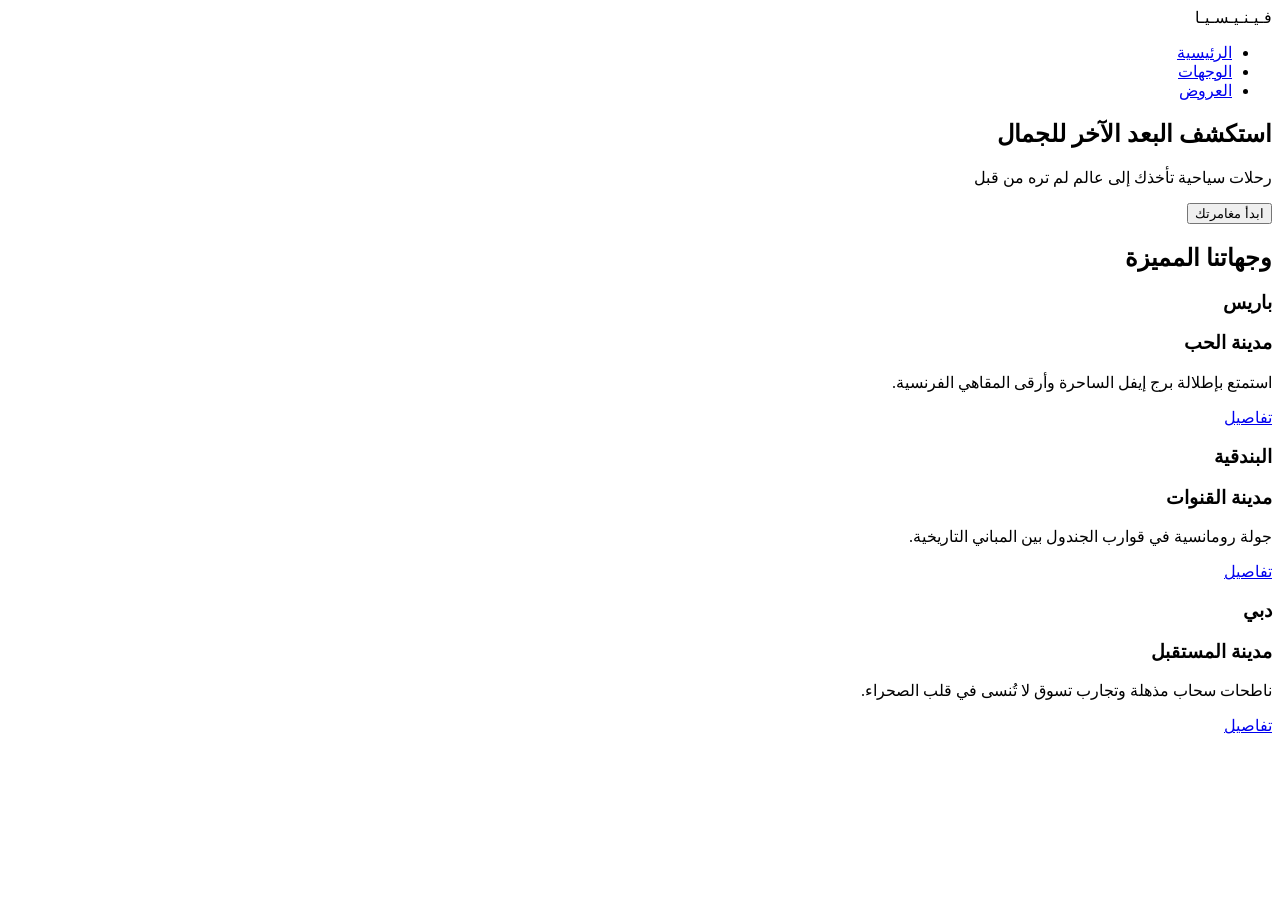
==== index.html @ c75bca44 "Create index.html" ====
<!DOCTYPE html>
<html lang="ar" dir="rtl">
<head>
    <meta charset="UTF-8">
    <meta name="viewport" content="width=device-width, initial-scale=1.0">
    <title>سياحة 3D | عالم من الخيال</title>
    <link rel="stylesheet" href="style.css">
    <link href="https://fonts.googleapis.com/css2?family=Cairo:wght@400;700;900&display=swap" rel="stylesheet">
</head>
<body>

    <!-- الهيدر -->
    <header>
        <nav class="container">
            <div class="logo">فـيـنـيـسـيـا</div>
            <ul>
                <li><a href="#">الرئيسية</a></li>
                <li><a href="#">الوجهات</a></li>
                <li><a href="#">العروض</a></li>
            </ul>
        </nav>
    </header>

    <!-- قسم الهيرو بلمسة 3D -->
    <section class="hero">
        <div class="hero-content">
            <h1 class="floating">استكشف البعد الآخر للجمال</h1>
            <p>رحلات سياحية تأخذك إلى عالم لم تره من قبل</p>
            <button class="btn-3d">ابدأ مغامرتك</button>
        </div>
    </section>

    <!-- قسم الكروت ثلاثية الأبعاد -->
    <section class="destinations container">
        <h2 class="title">وجهاتنا المميزة</h2>
        <div class="grid-3d">
            
            <!-- كارت 1 -->
            <div class="card-3d">
                <div class="card-inner">
                    <div class="card-front" style="background-image: url('https://images.unsplash.com/photo-1502602898657-3e91760cbb34?auto=format&fit=crop&w=500&q=80');">
                        <h3>باريس</h3>
                    </div>
                    <div class="card-back">
                        <h3>مدينة الحب</h3>
                        <p>استمتع بإطلالة برج إيفل الساحرة وأرقى المقاهي الفرنسية.</p>
                        <a href="#" class="btn-small">تفاصيل</a>
                    </div>
                </div>
            </div>

            <!-- كارت 2 -->
            <div class="card-3d">
                <div class="card-inner">
                    <div class="card-front" style="background-image: url('https://images.unsplash.com/photo-1523906834658-6e24ef2386f9?auto=format&fit=crop&w=500&q=80');">
                        <h3>البندقية</h3>
                    </div>
                    <div class="card-back">
                        <h3>مدينة القنوات</h3>
                        <p>جولة رومانسية في قوارب الجندول بين المباني التاريخية.</p>
                        <a href="#" class="btn-small">تفاصيل</a>
                    </div>
                </div>
            </div>

            <!-- كارت 3 -->
            <div class="card-3d">
                <div class="card-inner">
                    <div class="card-front" style="background-image: url('https://images.unsplash.com/photo-1512453979798-5ea266f8880c?auto=format&fit=crop&w=500&q=80');">
                        <h3>دبي</h3>
                    </div>
                    <div class="card-back">
                        <h3>مدينة المستقبل</h3>
                        <p>ناطحات سحاب مذهلة وتجارب تسوق لا تُنسى في قلب الصحراء.</p>
                        <a href="#" class="btn-small">تفاصيل</a>
                    </div>
                </div>
            </div>

        </div>
    </section>

</body>
</html>
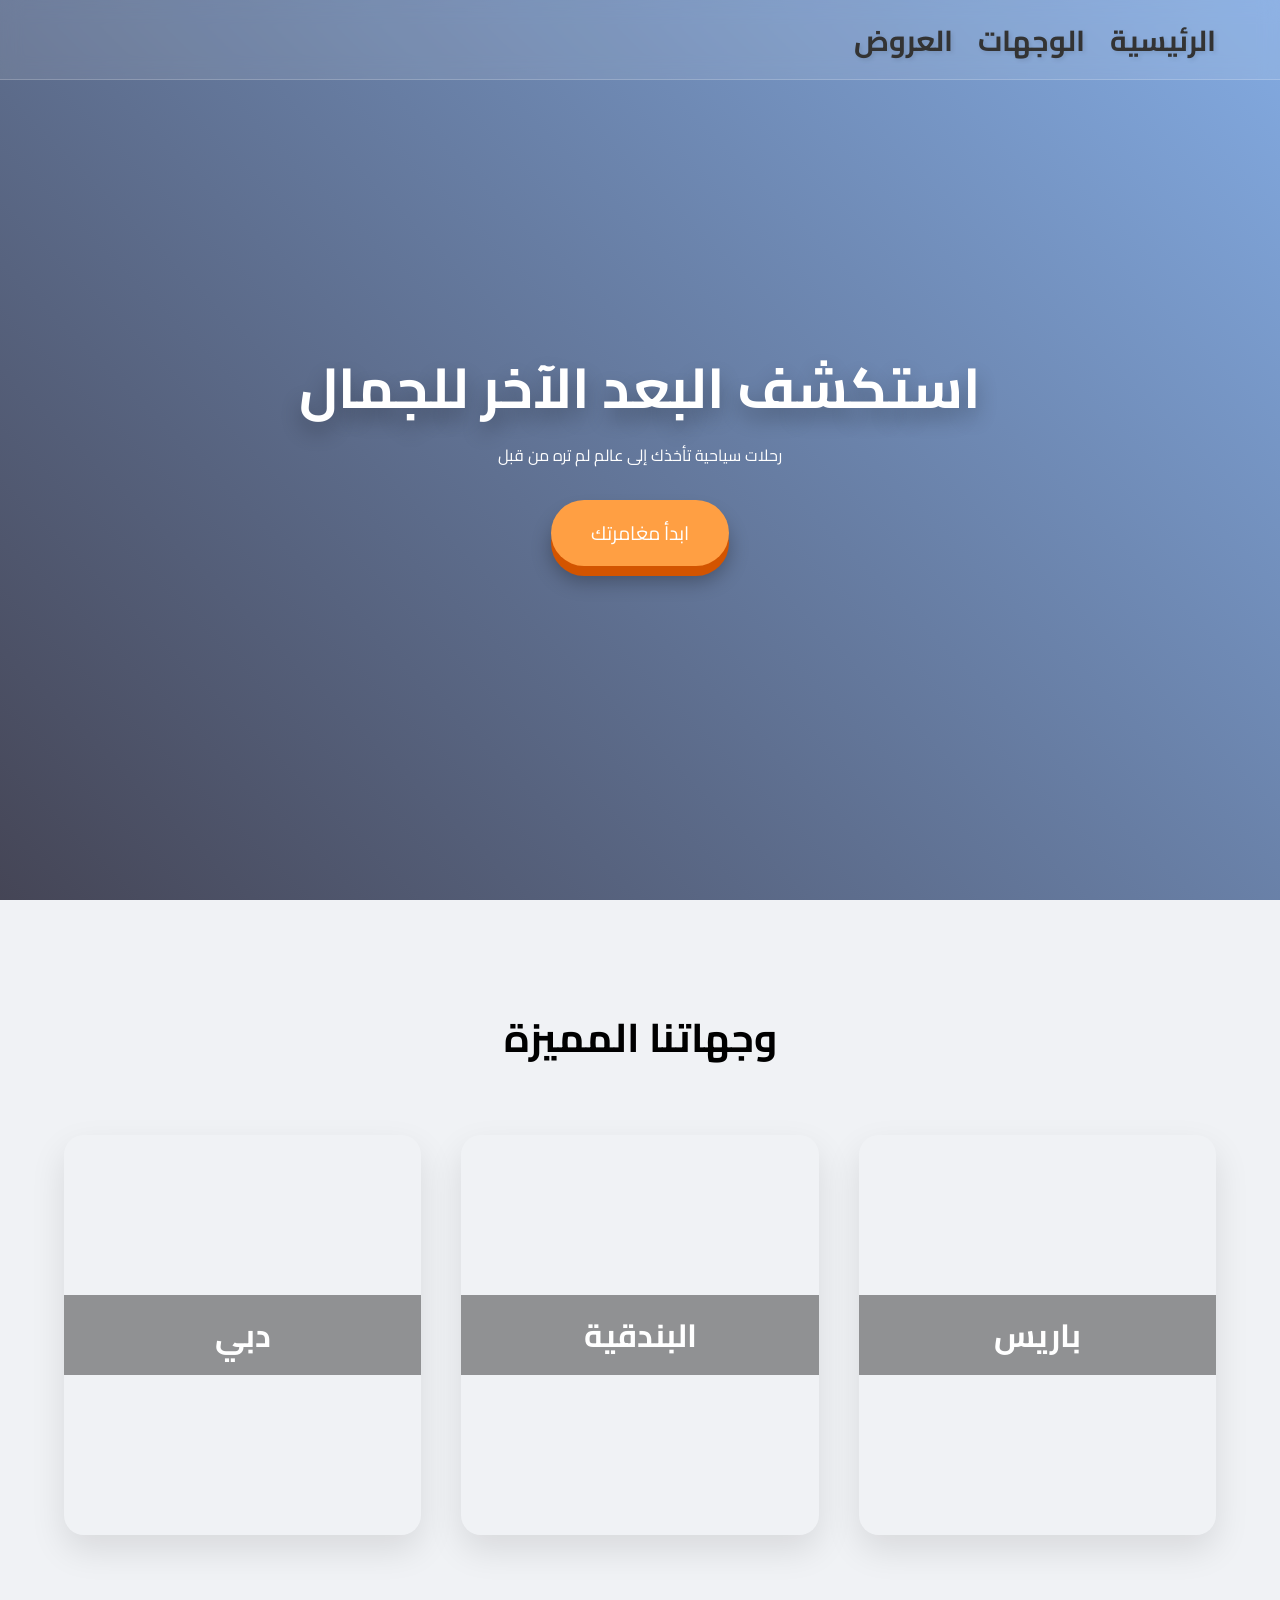
==== commit f5f65741: "Update index.html" ====
--- a/index.html
+++ b/index.html
@@ -12,7 +12,7 @@
     <!-- الهيدر -->
     <header>
         <nav class="container">
-            <div class="logo">فـيـنـيـسـيـا</div>
+            <div class="logo"Malak</div>
             <ul>
                 <li><a href="#">الرئيسية</a></li>
                 <li><a href="#">الوجهات</a></li>
--- a/style.css
+++ b/style.css
@@ -0,0 +1,191 @@
+/* إعدادات الألوان والخطوط */
+:root {
+    --primary: #00d2ff;
+    --secondary: #3a7bd5;
+    --accent: #ff9f43;
+    --dark: #1a1a2e;
+}
+
+* {
+    margin: 0;
+    padding: 0;
+    box-sizing: border-box;
+    font-family: 'Cairo', sans-serif;
+}
+
+body {
+    background-color: #f0f2f5;
+    overflow-x: hidden;
+}
+
+.container {
+    width: 90%;
+    margin: auto;
+}
+
+/* الهيدر الزجاجي */
+header {
+    height: 80px;
+    background: rgba(255, 255, 255, 0.1);
+    backdrop-filter: blur(10px);
+    display: flex;
+    align-items: center;
+    position: fixed;
+    width: 100%;
+    z-index: 1000;
+    border-bottom: 1px solid rgba(255, 255, 255, 0.2);
+}
+
+header nav {
+    display: flex;
+    justify-content: space-between;
+    align-items: center;
+}
+
+.logo {
+    font-size: 1.8rem;
+    font-weight: 900;
+    color: var(--secondary);
+    text-shadow: 2px 2px 4px rgba(0,0,0,0.1);
+}
+
+header ul {
+    list-style: none;
+    display: flex;
+}
+
+header ul li { margin-left: 25px; }
+
+header a {
+    text-decoration: none;
+    color: #333;
+    font-weight: bold;
+    transition: 0.3s;
+}
+
+/* قسم الهيرو مع تأثير العمق */
+.hero {
+    height: 100vh;
+    background: linear-gradient(45deg, rgba(26, 26, 46, 0.8), rgba(58, 123, 213, 0.6)),
+                url('https://images.unsplash.com/photo-1469854523086-cc02fe5d8800?auto=format&fit=crop&w=1350&q=80');
+    background-size: cover;
+    background-position: center;
+    display: flex;
+    align-items: center;
+    justify-content: center;
+    text-align: center;
+    color: white;
+    perspective: 1000px;
+}
+
+.floating {
+    animation: floating 3s ease-in-out infinite;
+    font-size: 3.5rem;
+    text-shadow: 0 10px 20px rgba(0,0,0,0.3);
+}
+
+@keyframes floating {
+    0%, 100% { transform: translateY(0) rotateX(0); }
+    50% { transform: translateY(-20px) rotateX(10deg); }
+}
+
+.btn-3d {
+    padding: 15px 40px;
+    font-size: 1.2rem;
+    background: var(--accent);
+    border: none;
+    color: white;
+    border-radius: 50px;
+    cursor: pointer;
+    box-shadow: 0 10px 0 #d35400, 0 15px 20px rgba(0,0,0,0.3);
+    transition: 0.2s;
+    margin-top: 30px;
+}
+
+.btn-3d:active {
+    box-shadow: 0 2px 0 #d35400;
+    transform: translateY(8px);
+}
+
+/* سحر الـ 3D لـ الكروت */
+.destinations { padding: 100px 0; }
+
+.title {
+    text-align: center;
+    margin-bottom: 60px;
+    font-size: 2.5rem;
+}
+
+.grid-3d {
+    display: grid;
+    grid-template-columns: repeat(auto-fit, minmax(300px, 1fr));
+    gap: 40px;
+}
+
+.card-3d {
+    height: 400px;
+    perspective: 1000px; /* يعطي عمق للمشهد */
+}
+
+.card-inner {
+    position: relative;
+    width: 100%;
+    height: 100%;
+    transition: transform 0.8s cubic-bezier(0.4, 0, 0.2, 1);
+    transform-style: preserve-3d; /* يسمح للعناصر داخل الكارت بالبقاء في فضاء 3D */
+}
+
+.card-3d:hover .card-inner {
+    transform: rotateY(180deg);
+}
+
+.card-front, .card-back {
+    position: absolute;
+    width: 100%;
+    height: 100%;
+    backface-visibility: hidden; /* يخفي الظهر عندما يظهر الوجه */
+    border-radius: 20px;
+    display: flex;
+    flex-direction: column;
+    align-items: center;
+    justify-content: center;
+    box-shadow: 0 15px 35px rgba(0,0,0,0.1);
+}
+
+.card-front {
+    background-size: cover;
+    background-position: center;
+    color: white;
+}
+
+.card-front h3 {
+    font-size: 2rem;
+    background: rgba(0,0,0,0.4);
+    width: 100%;
+    text-align: center;
+    padding: 10px;
+}
+
+.card-back {
+    background: white;
+    color: #333;
+    transform: rotateY(180deg);
+    padding: 30px;
+    text-align: center;
+}
+
+.card-back p { margin: 20px 0; font-size: 0.9rem; }
+
+.btn-small {
+    padding: 10px 20px;
+    background: var(--secondary);
+    color: white;
+    text-decoration: none;
+    border-radius: 5px;
+}
+
+/* لمسات إضافية للهواتف */
+@media (max-width: 768px) {
+    .floating { font-size: 2rem; }
+    .grid-3d { padding: 20px; }
+}
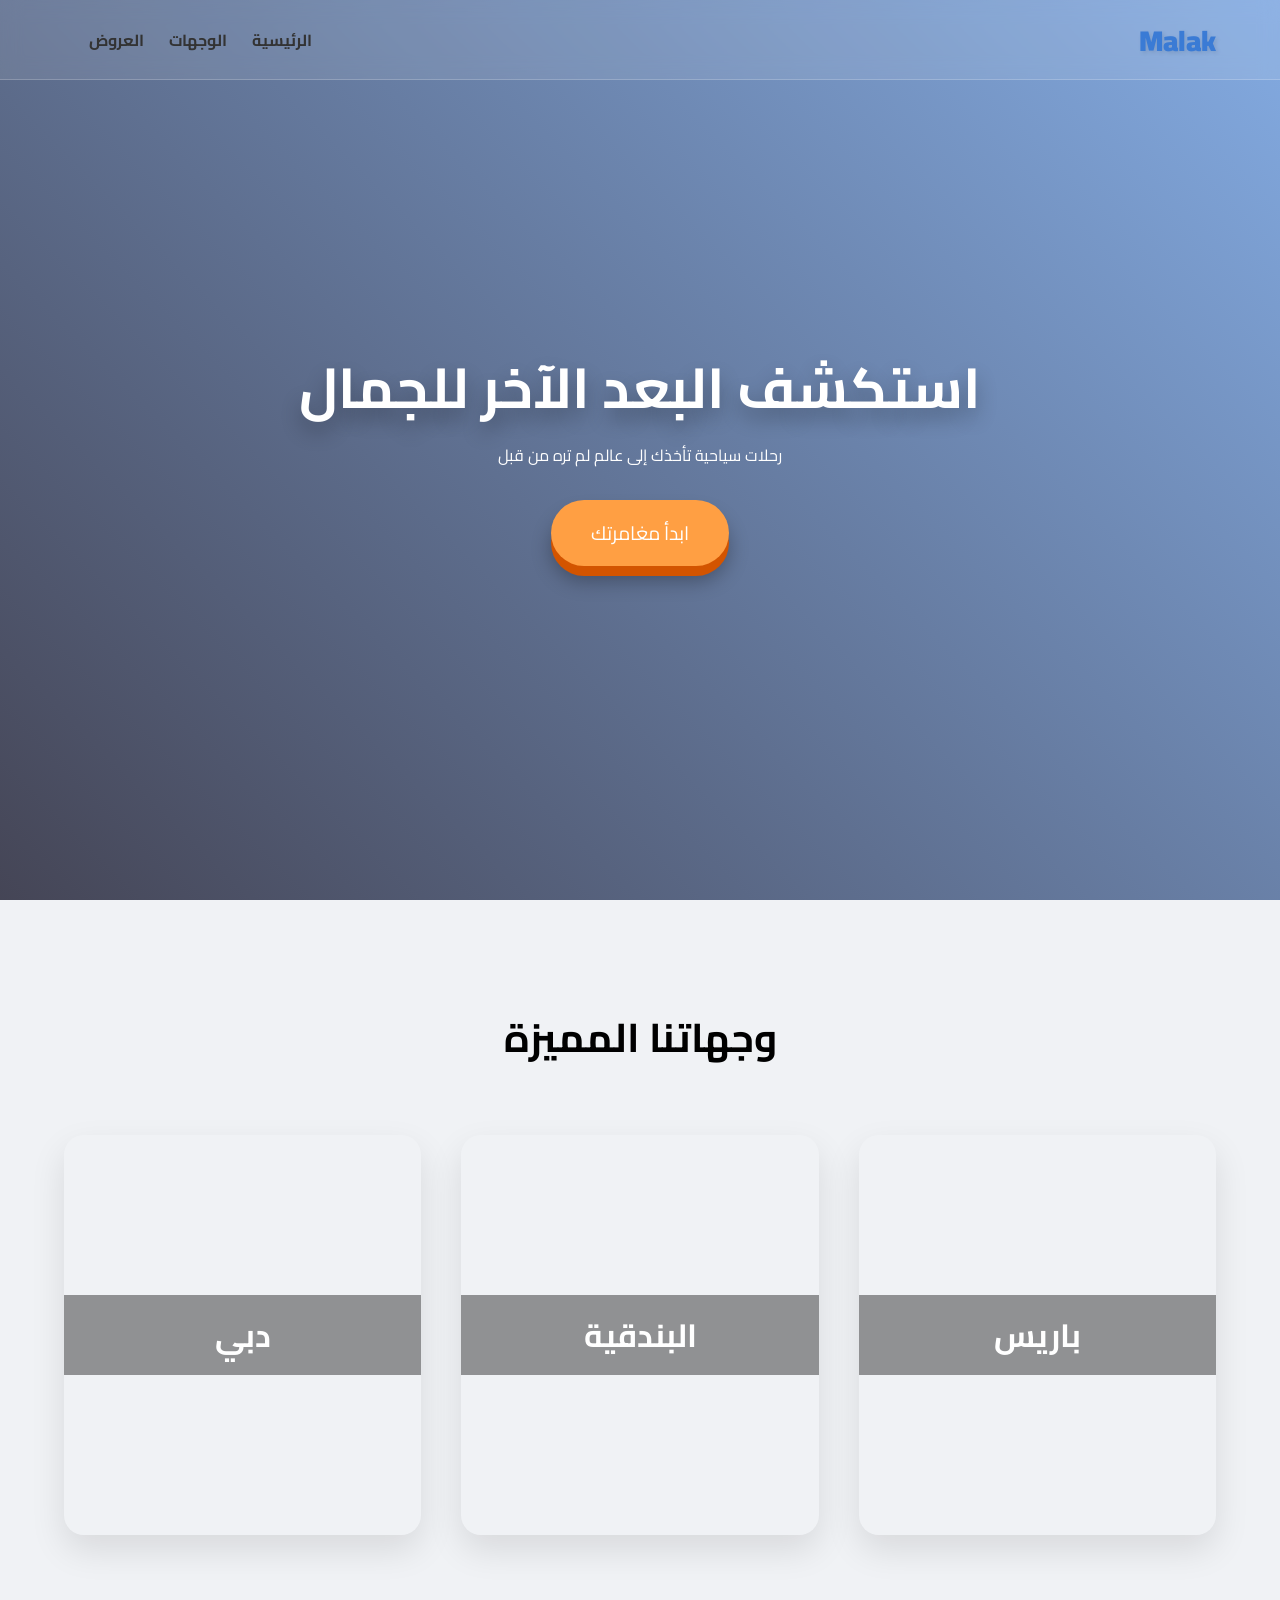
==== commit 27e9d478: "Update index.html" ====
--- a/index.html
+++ b/index.html
@@ -12,7 +12,7 @@
     <!-- الهيدر -->
     <header>
         <nav class="container">
-            <div class="logo"Malak</div>
+            <div class="logo">Malak</div>
             <ul>
                 <li><a href="#">الرئيسية</a></li>
                 <li><a href="#">الوجهات</a></li>
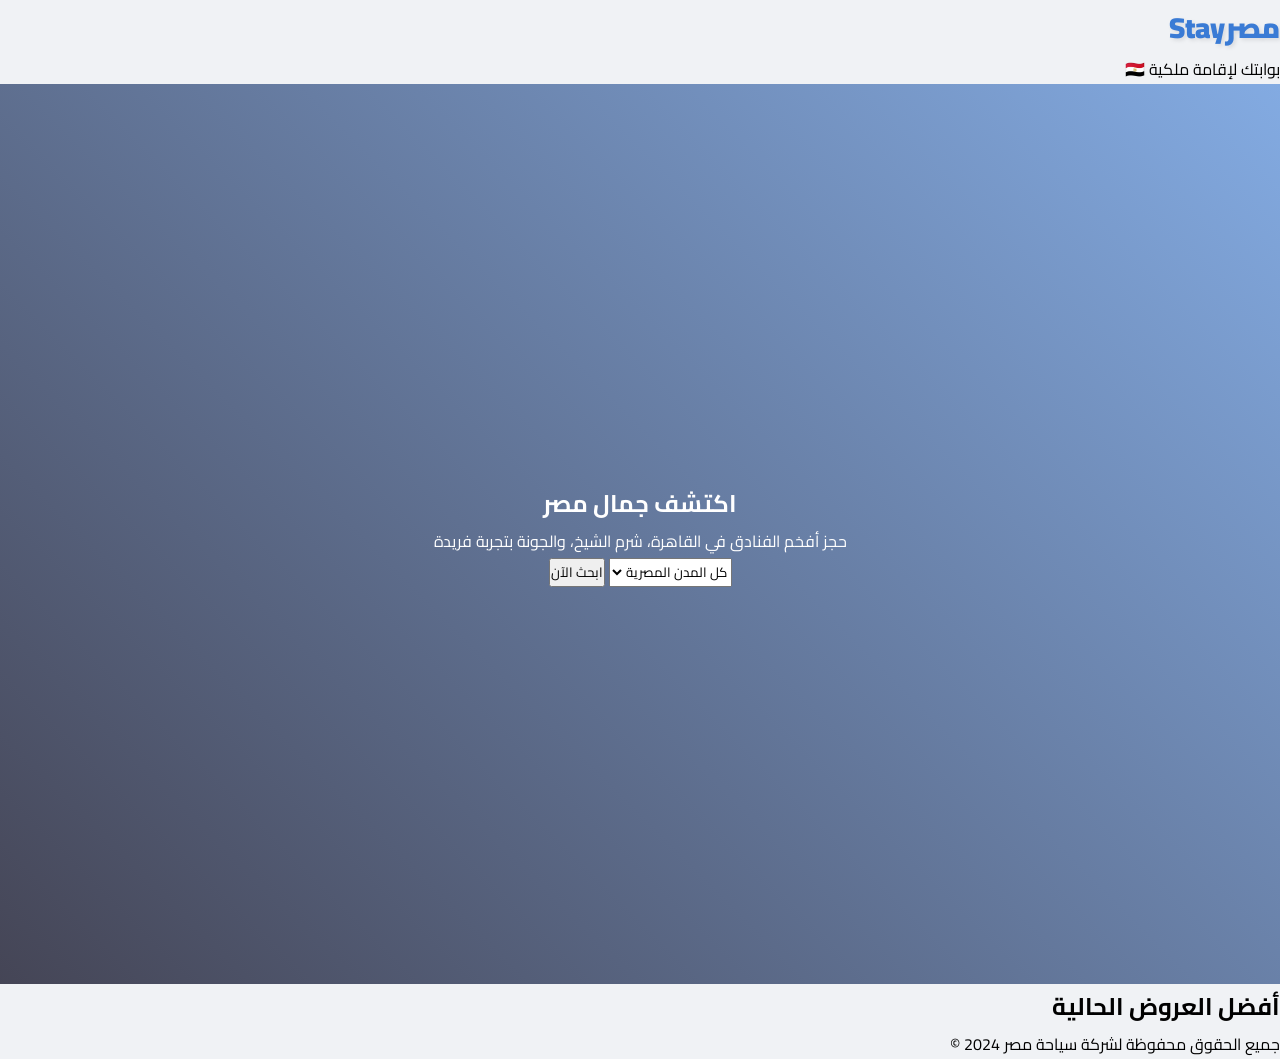
==== commit ed93c305: "Update index.html" ====
--- a/index.html
+++ b/index.html
@@ -3,82 +3,48 @@
 <head>
     <meta charset="UTF-8">
     <meta name="viewport" content="width=device-width, initial-scale=1.0">
-    <title>سياحة 3D | عالم من الخيال</title>
+    <title>Egypt Stay 3D | فنادق مصر</title>
+    <!-- خط Cairo من جوجل -->
+    <link href="https://fonts.googleapis.com/css2?family=Cairo:wght@400;700&display=swap" rel="stylesheet">
     <link rel="stylesheet" href="style.css">
-    <link href="https://fonts.googleapis.com/css2?family=Cairo:wght@400;700;900&display=swap" rel="stylesheet">
 </head>
 <body>
 
     <!-- الهيدر -->
-    <header>
-        <nav class="container">
-            <div class="logo">Malak</div>
-            <ul>
-                <li><a href="#">الرئيسية</a></li>
-                <li><a href="#">الوجهات</a></li>
-                <li><a href="#">العروض</a></li>
-            </ul>
-        </nav>
-    </header>
+    <nav>
+        <div class="logo">مصر<span>Stay</span></div>
+        <div class="tag">بوابتك لإقامة ملكية 🇪🇬</div>
+    </nav>
 
-    <!-- قسم الهيرو بلمسة 3D -->
+    <!-- الجزء الرئيسي (Hero) -->
     <section class="hero">
         <div class="hero-content">
-            <h1 class="floating">استكشف البعد الآخر للجمال</h1>
-            <p>رحلات سياحية تأخذك إلى عالم لم تره من قبل</p>
-            <button class="btn-3d">ابدأ مغامرتك</button>
+            <h1>اكتشف جمال مصر</h1>
+            <p>حجز أفخم الفنادق في القاهرة، شرم الشيخ، والجونة بتجربة فريدة</p>
+            
+            <div class="search-container">
+                <select id="citySelect">
+                    <option value="all">كل المدن المصرية</option>
+                    <option value="cairo">القاهرة</option>
+                    <option value="sharm">شرم الشيخ</option>
+                    <option value="gouna">الجونة / الغردقة</option>
+                    <option value="luxor">الأقصر وأسوان</option>
+                </select>
+                <button onclick="filterHotels()">ابحث الآن</button>
+            </div>
         </div>
     </section>
 
-    <!-- قسم الكروت ثلاثية الأبعاد -->
-    <section class="destinations container">
-        <h2 class="title">وجهاتنا المميزة</h2>
-        <div class="grid-3d">
-            
-            <!-- كارت 1 -->
-            <div class="card-3d">
-                <div class="card-inner">
-                    <div class="card-front" style="background-image: url('https://images.unsplash.com/photo-1502602898657-3e91760cbb34?auto=format&fit=crop&w=500&q=80');">
-                        <h3>باريس</h3>
-                    </div>
-                    <div class="card-back">
-                        <h3>مدينة الحب</h3>
-                        <p>استمتع بإطلالة برج إيفل الساحرة وأرقى المقاهي الفرنسية.</p>
-                        <a href="#" class="btn-small">تفاصيل</a>
-                    </div>
-                </div>
-            </div>
+    <!-- منطقة النتائج -->
+    <h2 class="section-title">أفضل العروض الحالية</h2>
+    <div class="hotels-grid" id="hotelsGrid">
+        <!-- الفنادق تظهر هنا من خلال الجافا سكريبت -->
+    </div>
 
-            <!-- كارت 2 -->
-            <div class="card-3d">
-                <div class="card-inner">
-                    <div class="card-front" style="background-image: url('https://images.unsplash.com/photo-1523906834658-6e24ef2386f9?auto=format&fit=crop&w=500&q=80');">
-                        <h3>البندقية</h3>
-                    </div>
-                    <div class="card-back">
-                        <h3>مدينة القنوات</h3>
-                        <p>جولة رومانسية في قوارب الجندول بين المباني التاريخية.</p>
-                        <a href="#" class="btn-small">تفاصيل</a>
-                    </div>
-                </div>
-            </div>
+    <footer>
+        <p>جميع الحقوق محفوظة لشركة سياحة مصر 2024 ©</p>
+    </footer>
 
-            <!-- كارت 3 -->
-            <div class="card-3d">
-                <div class="card-inner">
-                    <div class="card-front" style="background-image: url('https://images.unsplash.com/photo-1512453979798-5ea266f8880c?auto=format&fit=crop&w=500&q=80');">
-                        <h3>دبي</h3>
-                    </div>
-                    <div class="card-back">
-                        <h3>مدينة المستقبل</h3>
-                        <p>ناطحات سحاب مذهلة وتجارب تسوق لا تُنسى في قلب الصحراء.</p>
-                        <a href="#" class="btn-small">تفاصيل</a>
-                    </div>
-                </div>
-            </div>
-
-        </div>
-    </section>
-
+    <script src="script.js"></script>
 </body>
 </html>
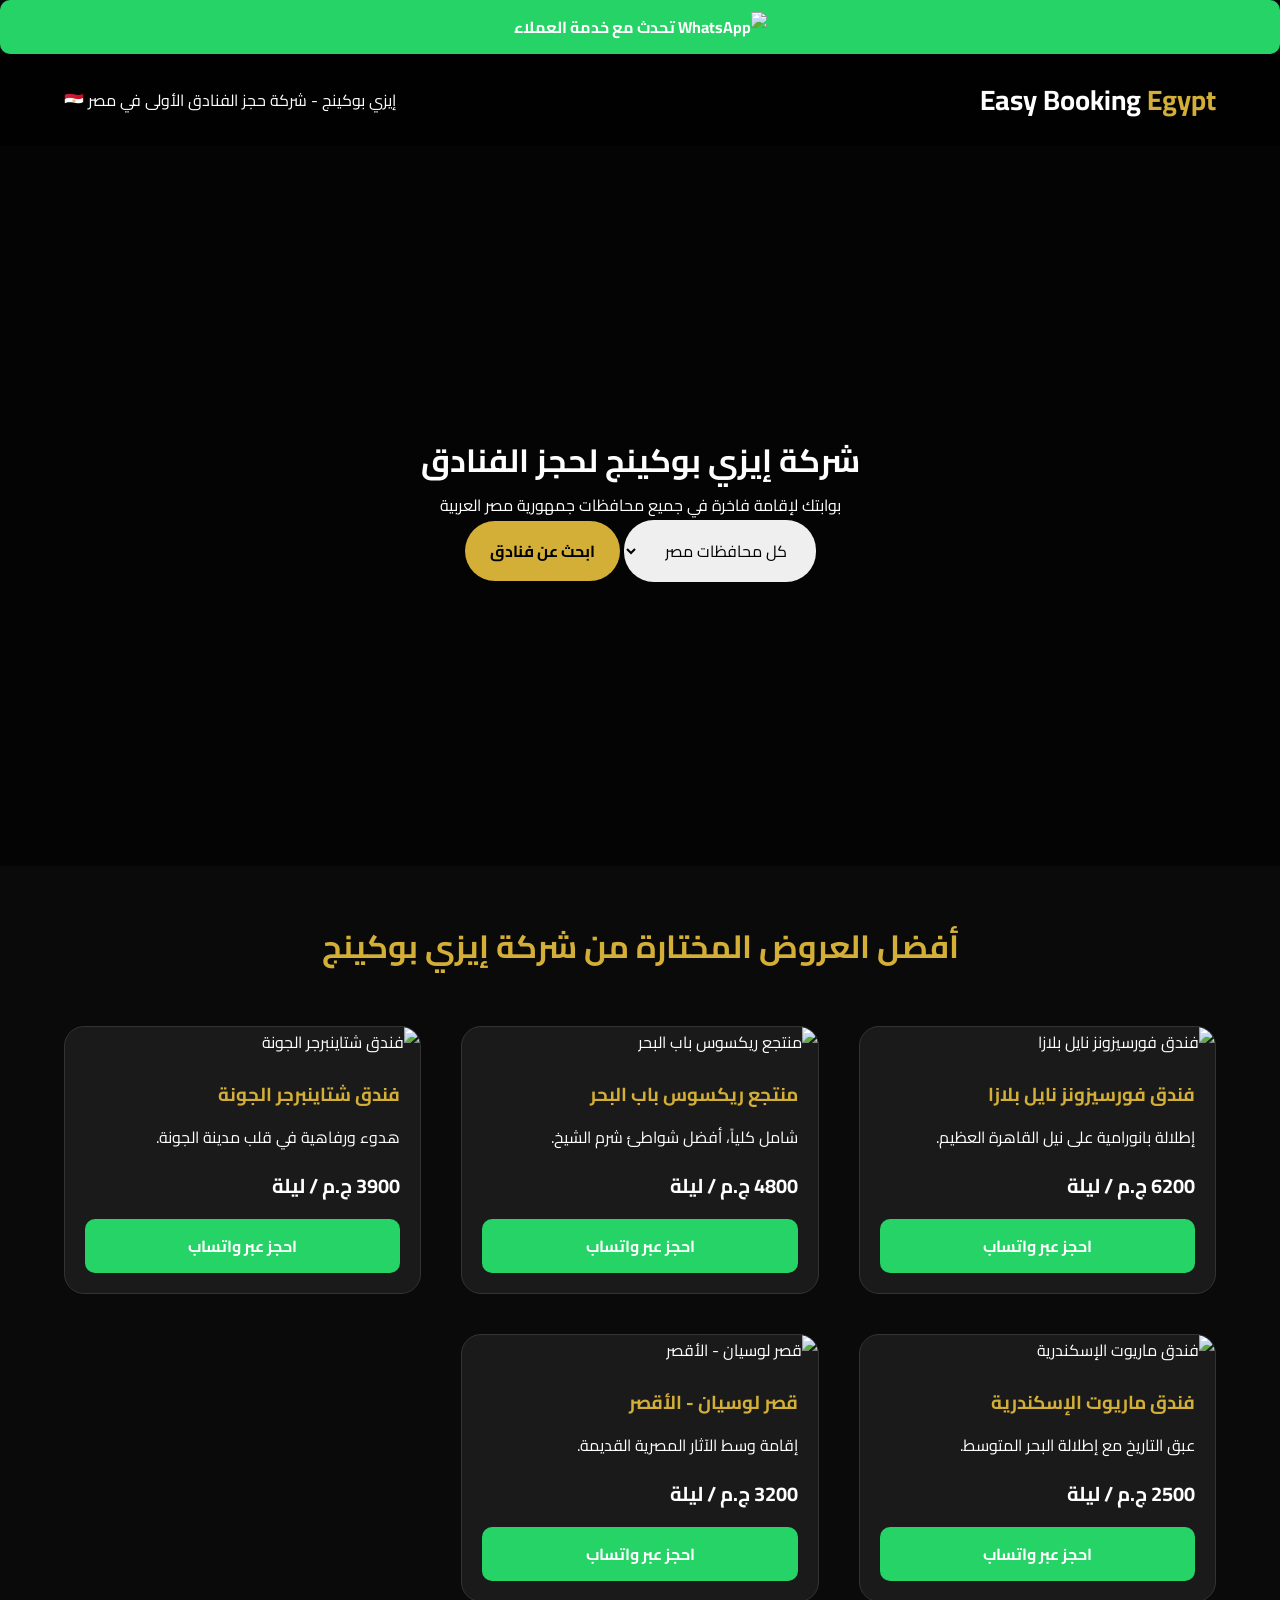
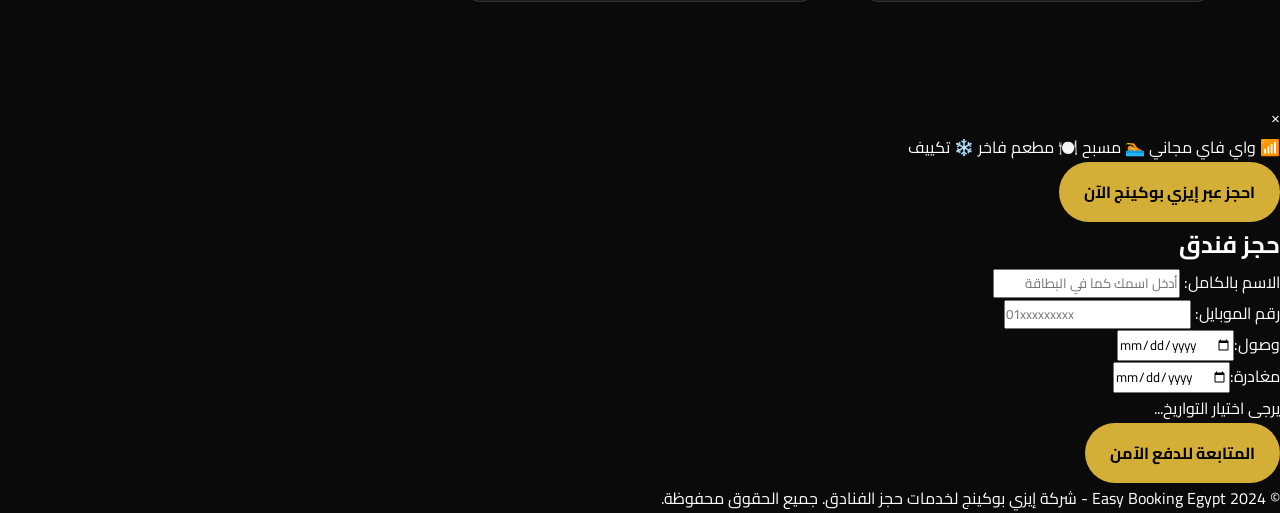
==== commit f7b05961: "Update index.html" ====
--- a/index.html
+++ b/index.html
@@ -3,46 +3,118 @@
 <head>
     <meta charset="UTF-8">
     <meta name="viewport" content="width=device-width, initial-scale=1.0">
-    <title>Egypt Stay 3D | فنادق مصر</title>
-    <!-- خط Cairo من جوجل -->
-    <link href="https://fonts.googleapis.com/css2?family=Cairo:wght@400;700&display=swap" rel="stylesheet">
+    <title>Easy Booking Egypt | شركة إيزي بوكينج لحجز الفنادق</title>
+    <!-- خط كايرو -->
+    <link href="https://fonts.googleapis.com/css2?family=Cairo:wght@400;700;900&display=swap" rel="stylesheet">
     <link rel="stylesheet" href="style.css">
 </head>
 <body>
 
+    <!-- خدمة العملاء واتساب -->
+    <a href="https://wa.me/201000000000" class="whatsapp-btn" target="_blank">
+        <img src="https://upload.wikimedia.org/wikipedia/commons/6/6b/WhatsApp.svg" alt="WhatsApp">
+        <span>تحدث مع خدمة العملاء</span>
+    </a>
+
     <!-- الهيدر -->
     <nav>
-        <div class="logo">مصر<span>Stay</span></div>
-        <div class="tag">بوابتك لإقامة ملكية 🇪🇬</div>
+        <div class="logo">Easy Booking <span>Egypt</span></div>
+        <div class="tag-line">إيزي بوكينج - شركة حجز الفنادق الأولى في مصر 🇪🇬</div>
     </nav>
 
-    <!-- الجزء الرئيسي (Hero) -->
-    <section class="hero">
-        <div class="hero-content">
-            <h1>اكتشف جمال مصر</h1>
-            <p>حجز أفخم الفنادق في القاهرة، شرم الشيخ، والجونة بتجربة فريدة</p>
-            
-            <div class="search-container">
-                <select id="citySelect">
-                    <option value="all">كل المدن المصرية</option>
-                    <option value="cairo">القاهرة</option>
-                    <option value="sharm">شرم الشيخ</option>
-                    <option value="gouna">الجونة / الغردقة</option>
-                    <option value="luxor">الأقصر وأسوان</option>
-                </select>
-                <button onclick="filterHotels()">ابحث الآن</button>
+    <!-- قسم الواجهة -->
+    <header class="hero">
+        <div class="hero-overlay">
+            <div class="hero-content">
+                <h1>شركة إيزي بوكينج لحجز الفنادق</h1>
+                <p>بوابتك لإقامة فاخرة في جميع محافظات جمهورية مصر العربية</p>
+                
+                <!-- بار البحث -->
+                <div class="search-box">
+                    <select id="cityFilter">
+                        <option value="all">كل محافظات مصر</option>
+                        <option value="القاهرة">القاهرة</option>
+                        <option value="الجيزة">الجيزة</option>
+                        <option value="الإسكندرية">الإسكندرية</option>
+                        <option value="شرم الشيخ">شرم الشيخ</option>
+                        <option value="الغردقة">الغردقة</option>
+                        <option value="مرسى مطروح">مرسى مطروح</option>
+                        <option value="الساحل الشمالي">الساحل الشمالي</option>
+                        <option value="الأقصر">الأقصر</option>
+                        <option value="أسوان">أسوان</option>
+                        <option value="دهب">دهب</option>
+                        <option value="العين السخنة">العين السخنة</option>
+                        <option value="سيوة">سيوة</option>
+                        <option value="بورسعيد">بورسعيد</option>
+                        <option value="الفيوم">الفيوم</option>
+                    </select>
+                    <button class="search-btn" onclick="filterHotels()">ابحث عن فنادق</button>
+                </div>
             </div>
+        </div>
+    </header>
+
+    <!-- عرض الفنادق -->
+    <section class="container">
+        <h2 class="section-title" id="resultsTitle">أفضل العروض المختارة من شركة إيزي بوكينج</h2>
+        <div class="hotels-grid" id="hotelsGrid">
+            <!-- سيتم التحميل من الجافاسكريبت -->
         </div>
     </section>
 
-    <!-- منطقة النتائج -->
-    <h2 class="section-title">أفضل العروض الحالية</h2>
-    <div class="hotels-grid" id="hotelsGrid">
-        <!-- الفنادق تظهر هنا من خلال الجافا سكريبت -->
+    <!-- نافذة تفاصيل الفندق -->
+    <div id="detailsModal" class="modal">
+        <div class="modal-content details-card">
+            <span class="close" onclick="closeModal('detailsModal')">&times;</span>
+            <img id="detImg" src="">
+            <div class="details-body">
+                <h2 id="detName"></h2>
+                <div id="detRating" class="stars"></div>
+                <p id="detDesc"></p>
+                <div class="features">
+                    <span>📶 واي فاي مجاني</span> <span>🏊 مسبح</span> <span>🍽️ مطعم فاخر</span> <span>❄️ تكييف</span>
+                </div>
+                <button class="action-btn" id="startBooking">احجز عبر إيزي بوكينج الآن</button>
+            </div>
+        </div>
+    </div>
+
+    <!-- نافذة الحجز والدفع -->
+    <div id="bookingModal" class="modal">
+        <div class="modal-content">
+            <h2 id="bookingHotelName">حجز فندق</h2>
+            <div id="step1">
+                <div class="form-group">
+                    <label>الاسم بالكامل:</label>
+                    <input type="text" id="custName" placeholder="أدخل اسمك كما في البطاقة">
+                </div>
+                <div class="form-group">
+                    <label>رقم الموبايل:</label>
+                    <input type="tel" id="custPhone" placeholder="01xxxxxxxxx">
+                </div>
+                <div class="row">
+                    <div class="col"><label>وصول:</label><input type="date" id="checkIn" onchange="calcTotal()"></div>
+                    <div class="col"><label>مغادرة:</label><input type="date" id="checkOut" onchange="calcTotal()"></div>
+                </div>
+                <div class="price-box" id="priceDisplay">يرجى اختيار التواريخ...</div>
+                <button class="action-btn" onclick="nextStep()">المتابعة للدفع الآمن</button>
+            </div>
+
+            <div id="step2" style="display:none">
+                <h3>طريقة الدفع (Easy Payment)</h3>
+                <div class="payment-list">
+                    <label class="pay-item"><input type="radio" name="pay" value="فيزا / ماستر كارد" checked> 💳 فيزا / ماستر كارد</label>
+                    <label class="pay-item"><input type="radio" name="pay" value="فودافون كاش"> 📱 فودافون كاش</label>
+                    <label class="pay-item"><input type="radio" name="pay" value="انستا باي"> ⚡ انستا باي (InstaPay)</label>
+                </div>
+                <button class="action-btn confirm" onclick="finalizeBooking()">تأكيد الدفع النهائي</button>
+                <button class="back-btn" onclick="prevStep()">الرجوع لتعديل البيانات</button>
+            </div>
+        </div>
     </div>
 
     <footer>
-        <p>جميع الحقوق محفوظة لشركة سياحة مصر 2024 ©</p>
+        <p>&copy; 2024 Easy Booking Egypt - شركة إيزي بوكينج لخدمات حجز الفنادق. جميع الحقوق محفوظة.</p>
     </footer>
 
     <script src="script.js"></script>
--- a/style.css
+++ b/style.css
@@ -1,9 +1,7 @@
-/* إعدادات الألوان والخطوط */
 :root {
-    --primary: #00d2ff;
-    --secondary: #3a7bd5;
-    --accent: #ff9f43;
-    --dark: #1a1a2e;
+    --gold: #d4af37;
+    --dark: #0a0a0a;
+    --card-bg: #1a1a1a;
 }
 
 * {
@@ -14,178 +12,126 @@
 }
 
 body {
-    background-color: #f0f2f5;
+    background-color: var(--dark);
+    color: white;
     overflow-x: hidden;
 }
 
-.container {
-    width: 90%;
-    margin: auto;
-}
-
-/* الهيدر الزجاجي */
-header {
-    height: 80px;
-    background: rgba(255, 255, 255, 0.1);
-    backdrop-filter: blur(10px);
-    display: flex;
-    align-items: center;
-    position: fixed;
-    width: 100%;
-    z-index: 1000;
-    border-bottom: 1px solid rgba(255, 255, 255, 0.2);
-}
-
-header nav {
+/* الهيدر */
+nav {
     display: flex;
     justify-content: space-between;
     align-items: center;
+    padding: 20px 5%;
+    background: rgba(0,0,0,0.9);
+    position: sticky;
+    top: 0;
+    z-index: 1000;
 }
 
-.logo {
-    font-size: 1.8rem;
-    font-weight: 900;
-    color: var(--secondary);
-    text-shadow: 2px 2px 4px rgba(0,0,0,0.1);
+.logo { font-size: 28px; font-weight: bold; }
+.logo span { color: var(--gold); }
+
+/* الـ Hero */
+.hero {
+    height: 80vh;
+    background: linear-gradient(rgba(0,0,0,0.6), rgba(0,0,0,0.6)), 
+                url('https://images.unsplash.com/photo-1539768942893-daf53e448371?auto=format&fit=crop&w=1350&q=80');
+    background-size: cover;
+    background-position: center;
+    display: flex;
+    justify-content: center;
+    align-items: center;
+    text-align: center;
 }
 
-header ul {
-    list-style: none;
+.search-container {
+    background: rgba(255, 255, 255, 0.1);
+    padding: 20px;
+    border-radius: 50px;
+    backdrop-filter: blur(10px);
+    margin-top: 30px;
     display: flex;
+    gap: 10px;
 }
 
-header ul li { margin-left: 25px; }
+select, button {
+    padding: 15px 25px;
+    border-radius: 30px;
+    border: none;
+    font-size: 16px;
+    outline: none;
+}
 
-header a {
-    text-decoration: none;
-    color: #333;
+button {
+    background: var(--gold);
+    color: black;
     font-weight: bold;
+    cursor: pointer;
     transition: 0.3s;
 }
 
-/* قسم الهيرو مع تأثير العمق */
-.hero {
-    height: 100vh;
-    background: linear-gradient(45deg, rgba(26, 26, 46, 0.8), rgba(58, 123, 213, 0.6)),
-                url('https://images.unsplash.com/photo-1469854523086-cc02fe5d8800?auto=format&fit=crop&w=1350&q=80');
-    background-size: cover;
-    background-position: center;
-    display: flex;
-    align-items: center;
-    justify-content: center;
-    text-align: center;
-    color: white;
-    perspective: 1000px;
-}
+button:hover { transform: scale(1.05); }
 
-.floating {
-    animation: floating 3s ease-in-out infinite;
-    font-size: 3.5rem;
-    text-shadow: 0 10px 20px rgba(0,0,0,0.3);
-}
+/* شبكة الفنادق والـ 3D */
+.section-title { text-align: center; margin: 50px 0; font-size: 32px; color: var(--gold); }
 
-@keyframes floating {
-    0%, 100% { transform: translateY(0) rotateX(0); }
-    50% { transform: translateY(-20px) rotateX(10deg); }
-}
-
-.btn-3d {
-    padding: 15px 40px;
-    font-size: 1.2rem;
-    background: var(--accent);
-    border: none;
-    color: white;
-    border-radius: 50px;
-    cursor: pointer;
-    box-shadow: 0 10px 0 #d35400, 0 15px 20px rgba(0,0,0,0.3);
-    transition: 0.2s;
-    margin-top: 30px;
-}
-
-.btn-3d:active {
-    box-shadow: 0 2px 0 #d35400;
-    transform: translateY(8px);
-}
-
-/* سحر الـ 3D لـ الكروت */
-.destinations { padding: 100px 0; }
-
-.title {
-    text-align: center;
-    margin-bottom: 60px;
-    font-size: 2.5rem;
-}
-
-.grid-3d {
+.hotels-grid {
     display: grid;
     grid-template-columns: repeat(auto-fit, minmax(300px, 1fr));
     gap: 40px;
+    padding: 0 5% 100px;
+    perspective: 1000px; /* للـ 3D */
 }
 
-.card-3d {
-    height: 400px;
-    perspective: 1000px; /* يعطي عمق للمشهد */
+.hotel-card {
+    background: var(--card-bg);
+    border-radius: 20px;
+    overflow: hidden;
+    transform-style: preserve-3d;
+    transition: transform 0.1s ease;
+    border: 1px solid #333;
+    cursor: pointer;
+    position: relative;
 }
 
-.card-inner {
-    position: relative;
+.hotel-card img {
     width: 100%;
-    height: 100%;
-    transition: transform 0.8s cubic-bezier(0.4, 0, 0.2, 1);
-    transform-style: preserve-3d; /* يسمح للعناصر داخل الكارت بالبقاء في فضاء 3D */
+    height: 200px;
+    object-fit: cover;
 }
 
-.card-3d:hover .card-inner {
-    transform: rotateY(180deg);
+.hotel-info {
+    padding: 20px;
+    transform: translateZ(30px); /* رفع النص ليعطي عمق */
 }
 
-.card-front, .card-back {
-    position: absolute;
-    width: 100%;
-    height: 100%;
-    backface-visibility: hidden; /* يخفي الظهر عندما يظهر الوجه */
-    border-radius: 20px;
-    display: flex;
-    flex-direction: column;
-    align-items: center;
-    justify-content: center;
-    box-shadow: 0 15px 35px rgba(0,0,0,0.1);
+.hotel-info h3 { color: var(--gold); margin-bottom: 10px; }
+
+.price {
+    display: block;
+    font-size: 20px;
+    font-weight: bold;
+    margin: 15px 0;
 }
 
-.card-front {
-    background-size: cover;
-    background-position: center;
+.whatsapp-btn {
+    display: block;
+    width: 100%;
+    background: #25d366;
     color: white;
+    text-align: center;
+    padding: 12px;
+    border-radius: 10px;
+    text-decoration: none;
+    font-weight: bold;
 }
 
-.card-front h3 {
-    font-size: 2rem;
-    background: rgba(0,0,0,0.4);
-    width: 100%;
-    text-align: center;
-    padding: 10px;
+/* الموبايل */
+@media (max-width: 600px) {
+    .search-container {
+        flex-direction: column;
+        border-radius: 20px;
+    }
+    .hero h1 { font-size: 28px; }
 }
-
-.card-back {
-    background: white;
-    color: #333;
-    transform: rotateY(180deg);
-    padding: 30px;
-    text-align: center;
-}
-
-.card-back p { margin: 20px 0; font-size: 0.9rem; }
-
-.btn-small {
-    padding: 10px 20px;
-    background: var(--secondary);
-    color: white;
-    text-decoration: none;
-    border-radius: 5px;
-}
-
-/* لمسات إضافية للهواتف */
-@media (max-width: 768px) {
-    .floating { font-size: 2rem; }
-    .grid-3d { padding: 20px; }
-}
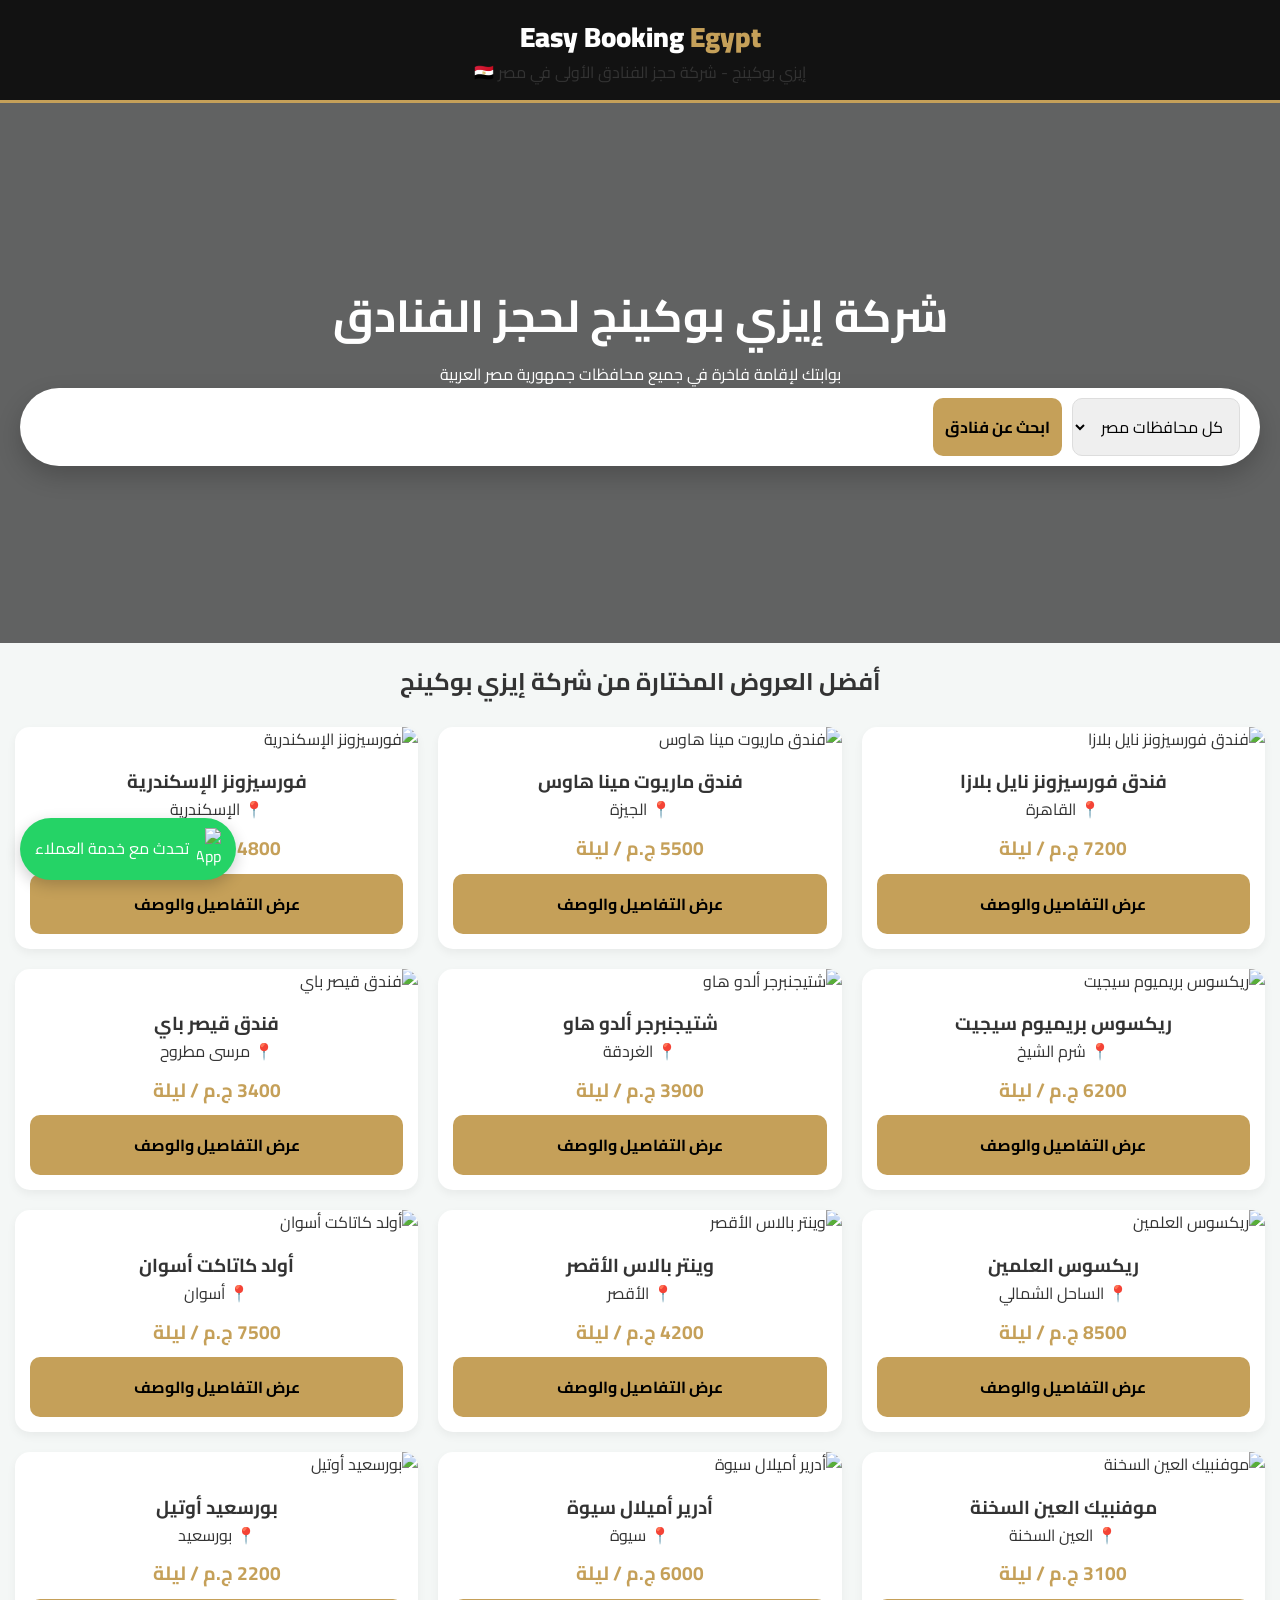
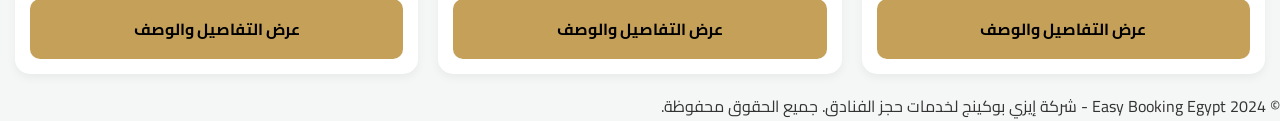
==== commit ef80a7bd: "Update index.html" ====
--- a/index.html
+++ b/index.html
@@ -11,7 +11,7 @@
 <body>
 
     <!-- خدمة العملاء واتساب -->
-    <a href="https://wa.me/201000000000" class="whatsapp-btn" target="_blank">
+    <a href="https://wa.me/201119113829" class="whatsapp-btn" target="_blank">
         <img src="https://upload.wikimedia.org/wikipedia/commons/6/6b/WhatsApp.svg" alt="WhatsApp">
         <span>تحدث مع خدمة العملاء</span>
     </a>
--- a/style.css
+++ b/style.css
@@ -1,137 +1,86 @@
 :root {
-    --gold: #d4af37;
-    --dark: #0a0a0a;
-    --card-bg: #1a1a1a;
+    --gold: #c5a059;
+    --dark: #121212;
+    --white: #ffffff;
 }
 
-* {
-    margin: 0;
-    padding: 0;
-    box-sizing: border-box;
-    font-family: 'Cairo', sans-serif;
+* { box-sizing: border-box; font-family: 'Cairo', sans-serif; margin: 0; padding: 0; -webkit-tap-highlight-color: transparent; }
+
+body { background: #f4f7f6; color: #333; line-height: 1.6; }
+
+/* الهيدر */
+nav { background: var(--dark); padding: 15px; text-align: center; border-bottom: 3px solid var(--gold); position: sticky; top:0; z-index: 1000; }
+.logo { color: white; font-size: 22px; font-weight: 900; }
+.logo span { color: var(--gold); }
+
+/* قسم الواجهة */
+.hero { height: 50vh; background: url('https://images.unsplash.com/photo-1541971875076-8f970d573be6?w=800') center/cover; position: relative; }
+.hero-overlay { position: absolute; inset: 0; background: rgba(0,0,0,0.6); display: flex; align-items: center; justify-content: center; padding: 20px; }
+.hero-content { color: white; text-align: center; width: 100%; }
+.hero-content h1 { font-size: 1.8rem; margin-bottom: 10px; }
+
+/* بار البحث - ذكي للموبايل */
+.search-box { 
+    background: white; 
+    padding: 10px; 
+    border-radius: 15px; 
+    display: flex; 
+    flex-direction: column; /* يترتب تحت بعض في الموبايل */
+    gap: 10px; 
+    box-shadow: 0 10px 25px rgba(0,0,0,0.2);
 }
 
-body {
-    background-color: var(--dark);
-    color: white;
-    overflow-x: hidden;
+#cityFilter { padding: 12px; border: 1px solid #ddd; border-radius: 10px; font-size: 16px; outline: none; }
+.search-btn { background: var(--gold); border: none; padding: 12px; border-radius: 10px; font-weight: bold; cursor: pointer; font-size: 16px; }
+
+/* شبكة الفنادق */
+.container { padding: 20px 15px; }
+.section-title { text-align: center; margin-bottom: 25px; font-size: 1.5rem; }
+
+.hotels-grid { display: grid; grid-template-columns: 1fr; gap: 20px; } /* عمود واحد للموبايل */
+
+.card { background: white; border-radius: 15px; overflow: hidden; box-shadow: 0 4px 10px rgba(0,0,0,0.05); }
+.card img { width: 100%; height: 200px; object-fit: cover; }
+.card-body { padding: 15px; text-align: center; }
+.price-tag { color: var(--gold); font-weight: bold; font-size: 1.2rem; margin: 10px 0; }
+
+/* النوافذ (Modals) متجاوبة 100% */
+.modal { display: none; position: fixed; inset: 0; background: rgba(0,0,0,0.8); z-index: 2000; padding: 15px; align-items: center; justify-content: center; }
+.modal-content { background: white; width: 100%; max-width: 500px; border-radius: 20px; position: relative; max-height: 90vh; overflow: hidden; display: flex; flex-direction: column; }
+.modal-scroll-area { padding: 20px; overflow-y: auto; }
+.close { position: absolute; top: 10px; left: 15px; font-size: 28px; z-index: 10; color: #333; }
+
+.modal-img { width: 100%; border-radius: 10px; margin-bottom: 15px; }
+
+/* الفورم */
+.form-group { margin-bottom: 15px; text-align: right; }
+.form-group label { display: block; font-weight: bold; margin-bottom: 5px; font-size: 14px; }
+.form-group input { width: 100%; padding: 12px; border: 1px solid #ddd; border-radius: 8px; font-size: 16px; }
+.form-row { display: flex; gap: 10px; }
+.col { flex: 1; }
+
+.price-box { background: #fff9ed; padding: 12px; border-radius: 10px; text-align: center; margin: 15px 0; font-weight: bold; border: 1px dashed var(--gold); }
+
+.action-btn { width: 100%; padding: 15px; background: var(--gold); border: none; font-weight: bold; border-radius: 10px; font-size: 16px; cursor: pointer; }
+.back-link { display: block; text-align: center; margin-top: 15px; color: #666; background: none; border: none; width: 100%; cursor: pointer; text-decoration: underline; }
+
+/* خيارات الدفع */
+.pay-item { display: flex; align-items: center; gap: 10px; padding: 12px; border: 1px solid #eee; border-radius: 10px; margin-bottom: 10px; }
+
+/* واتساب */
+.whatsapp-btn { position: fixed; bottom: 20px; left: 20px; background: #25d366; color: white; padding: 10px 15px; border-radius: 50px; text-decoration: none; display: flex; align-items: center; gap: 8px; z-index: 3000; box-shadow: 0 5px 15px rgba(0,0,0,0.2); }
+.whatsapp-btn img { width: 24px; }
+.btn-text { font-size: 14px; font-weight: bold; }
+
+/* شاشات التابلت والكمبيوتر (أكبر من 768px) */
+@media (min-width: 768px) {
+    .search-box { flex-direction: row; border-radius: 50px; padding: 10px 20px; }
+    .hotels-grid { grid-template-columns: repeat(2, 1fr); }
+    .hero { height: 60vh; }
+    .hero-content h1 { font-size: 2.8rem; }
+    .logo { font-size: 28px; }
 }
 
-/* الهيدر */
-nav {
-    display: flex;
-    justify-content: space-between;
-    align-items: center;
-    padding: 20px 5%;
-    background: rgba(0,0,0,0.9);
-    position: sticky;
-    top: 0;
-    z-index: 1000;
+@media (min-width: 1024px) {
+    .hotels-grid { grid-template-columns: repeat(3, 1fr); }
 }
-
-.logo { font-size: 28px; font-weight: bold; }
-.logo span { color: var(--gold); }
-
-/* الـ Hero */
-.hero {
-    height: 80vh;
-    background: linear-gradient(rgba(0,0,0,0.6), rgba(0,0,0,0.6)), 
-                url('https://images.unsplash.com/photo-1539768942893-daf53e448371?auto=format&fit=crop&w=1350&q=80');
-    background-size: cover;
-    background-position: center;
-    display: flex;
-    justify-content: center;
-    align-items: center;
-    text-align: center;
-}
-
-.search-container {
-    background: rgba(255, 255, 255, 0.1);
-    padding: 20px;
-    border-radius: 50px;
-    backdrop-filter: blur(10px);
-    margin-top: 30px;
-    display: flex;
-    gap: 10px;
-}
-
-select, button {
-    padding: 15px 25px;
-    border-radius: 30px;
-    border: none;
-    font-size: 16px;
-    outline: none;
-}
-
-button {
-    background: var(--gold);
-    color: black;
-    font-weight: bold;
-    cursor: pointer;
-    transition: 0.3s;
-}
-
-button:hover { transform: scale(1.05); }
-
-/* شبكة الفنادق والـ 3D */
-.section-title { text-align: center; margin: 50px 0; font-size: 32px; color: var(--gold); }
-
-.hotels-grid {
-    display: grid;
-    grid-template-columns: repeat(auto-fit, minmax(300px, 1fr));
-    gap: 40px;
-    padding: 0 5% 100px;
-    perspective: 1000px; /* للـ 3D */
-}
-
-.hotel-card {
-    background: var(--card-bg);
-    border-radius: 20px;
-    overflow: hidden;
-    transform-style: preserve-3d;
-    transition: transform 0.1s ease;
-    border: 1px solid #333;
-    cursor: pointer;
-    position: relative;
-}
-
-.hotel-card img {
-    width: 100%;
-    height: 200px;
-    object-fit: cover;
-}
-
-.hotel-info {
-    padding: 20px;
-    transform: translateZ(30px); /* رفع النص ليعطي عمق */
-}
-
-.hotel-info h3 { color: var(--gold); margin-bottom: 10px; }
-
-.price {
-    display: block;
-    font-size: 20px;
-    font-weight: bold;
-    margin: 15px 0;
-}
-
-.whatsapp-btn {
-    display: block;
-    width: 100%;
-    background: #25d366;
-    color: white;
-    text-align: center;
-    padding: 12px;
-    border-radius: 10px;
-    text-decoration: none;
-    font-weight: bold;
-}
-
-/* الموبايل */
-@media (max-width: 600px) {
-    .search-container {
-        flex-direction: column;
-        border-radius: 20px;
-    }
-    .hero h1 { font-size: 28px; }
-}
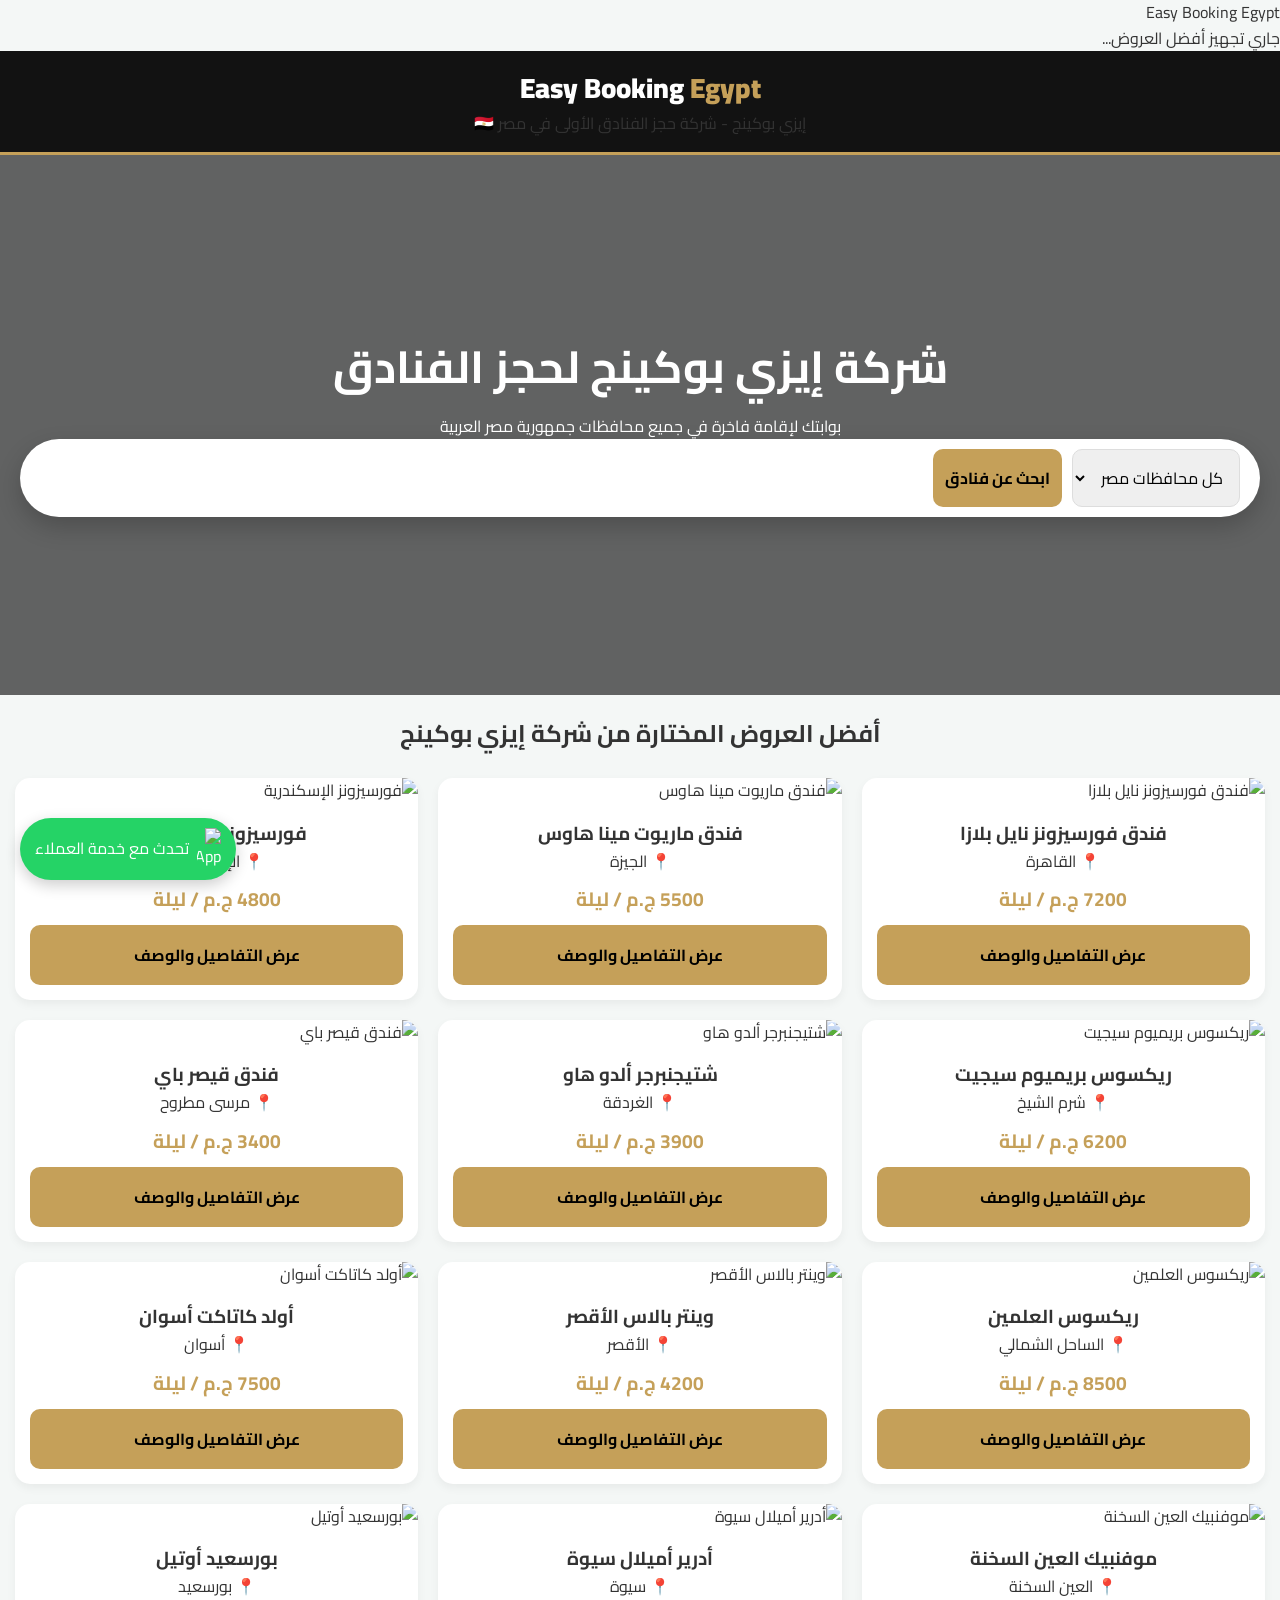
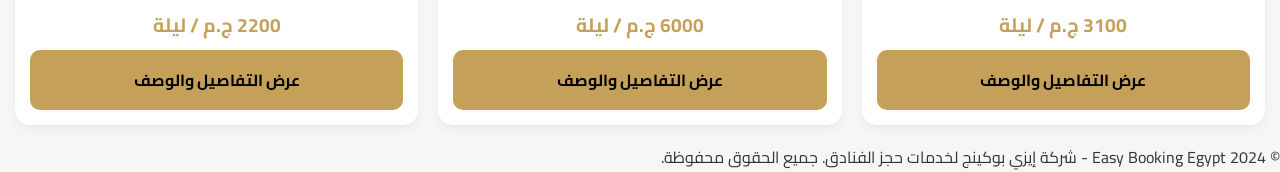
==== commit c8c62ff9: "Update index.html" ====
--- a/index.html
+++ b/index.html
@@ -9,6 +9,16 @@
     <link rel="stylesheet" href="style.css">
 </head>
 <body>
+<!-- شاشة التحميل (Loader) -->
+<div id="loader">
+    <div class="loader-container">
+        <div class="loader-logo">Easy Booking <span>Egypt</span></div>
+        <div class="progress-bar">
+            <div class="progress-fill"></div>
+        </div>
+        <p>جاري تجهيز أفضل العروض...</p>
+    </div>
+</div>
 
     <!-- خدمة العملاء واتساب -->
     <a href="https://wa.me/201119113829" class="whatsapp-btn" target="_blank">
